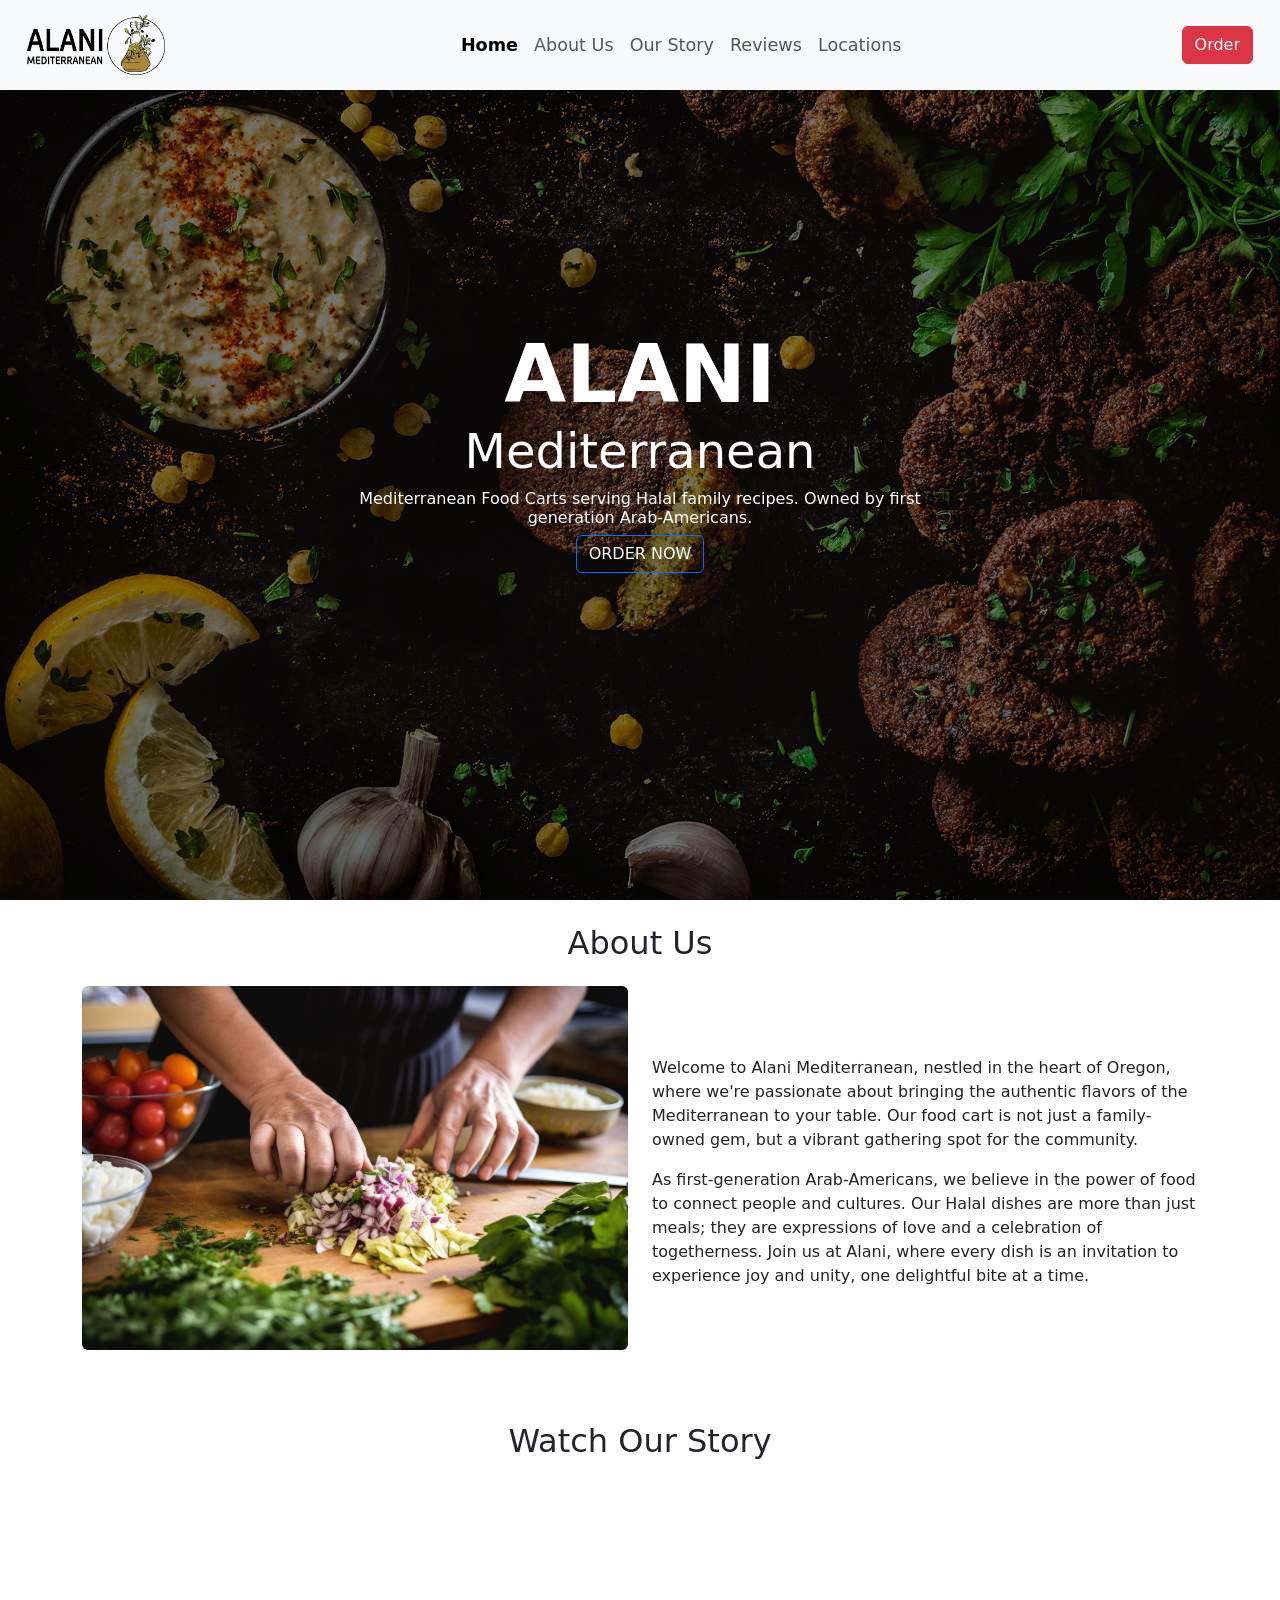
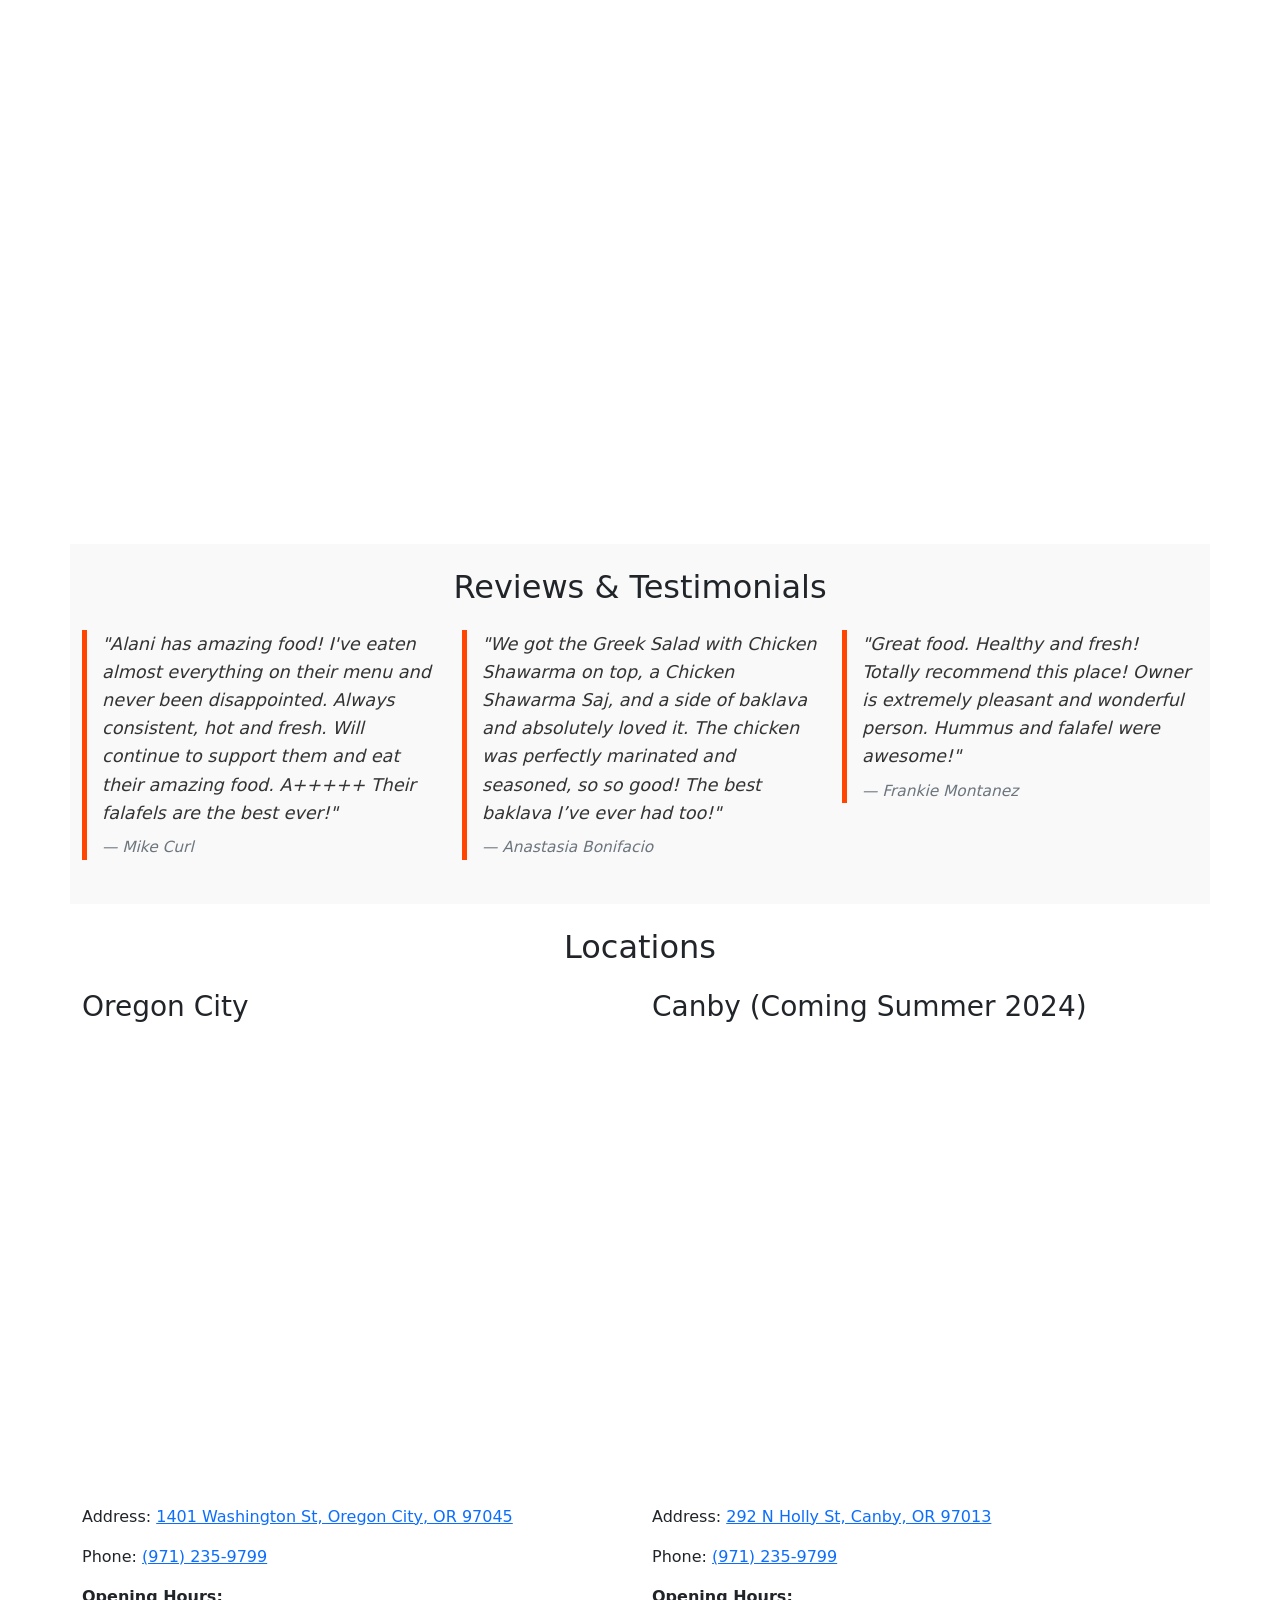
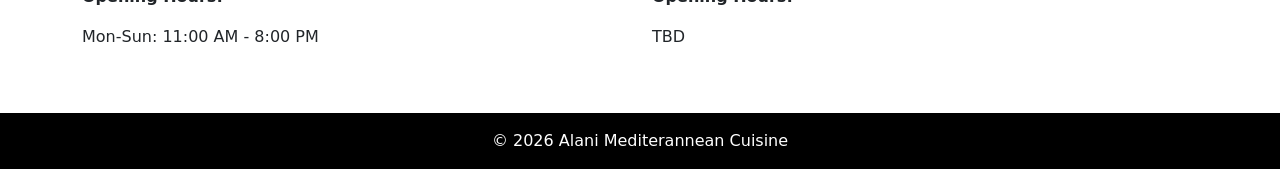
==== index.html @ 6d960b31 "Updated title" ====
<!DOCTYPE html>
<html lang="en">
<head>
    <meta charset="UTF-8">
    <meta name="viewport" content="width=device-width, initial-scale=1.0">
    <meta name="description"
    content="Mediterranean Food Carts serving Halal family recipes. Owned by first-gen Arab-Americans. Located at Oregon City Brewing Company, Canby coming Summer 2024.">

    <title>Alani Mediterranean | Food Carts in Oregon City and Canby</title>

    <!-- Bootstrap CSS, JS, and custom CSS -->
    <link href="bootstrap.min.css" rel="stylesheet">
    <link rel="stylesheet" href="styles.css">
    <script src="bootstrap.bundle.min.js" defer></script>

    <!-- Favicons -->
    <link rel="apple-touch-icon" sizes="180x180" href="assets/apple-touch-icon.png">
    <link rel="icon" type="image/png" sizes="32x32" href="assets/favicon-32x32.png">
    <link rel="icon" type="image/png" sizes="16x16" href="assets/favicon-16x16.png">
    <link rel="manifest" href="assets/site.webmanifest">
</head>
<body>
    <header>
        <!-- Navigation Bar -->
        <nav class="navbar navbar-expand-lg navbar-togglable fixed-top navbar-light bg-light">
            <div class="container-fluid">
                <!-- Logo -->
                <a class="navbar-brand" href="#">
                    <img src="assets/img/horizontal-logo-new-3.png" alt="Alani Mediterranean Logo" height="40">
                </a>
                
                <!-- New Flex Container for Mobile Order Button and Toggler -->
                <div class="d-flex align-items-center">
                    <!-- Order Button for Mobile View -->
                    <a class="btn btn-danger order-button-mobile me-2" href="https://order.online/business/alani-food-cart-799109" role="button">Order</a>
            
                    <!-- Toggler Button -->
                    <button class="navbar-toggler" type="button" data-bs-toggle="collapse" 
                            data-bs-target="#navbarNav" aria-controls="navbarNav" 
                            aria-expanded="false" aria-label="Toggle navigation">
                        <span class="navbar-toggler-icon"></span>
                    </button>
                </div>
        
                <!-- Navbar links -->
                <div class="collapse navbar-collapse justify-content-center" id="navbarNav">
                    <ul class="navbar-nav">
                        <li class="nav-item">
                            <a class="nav-link" href="#home">Home</a>
                        </li>
                        <li class="nav-item">
                            <a class="nav-link" href="#about-us">About Us</a>
                        </li>
                        <li class="nav-item">
                            <a class="nav-link" href="#our-story">Our Story</a>
                        </li>
                        <li class="nav-item">
                            <a class="nav-link" href="#reviews">Reviews</a>
                        </li>
                        <li class="nav-item">
                            <a class="nav-link" href="#locations">Locations</a>
                        </li>
                    </ul>
                </div>
        
                <!-- Order Button for Desktop View -->
                <a class="btn btn-danger order-button-desktop" href="https://order.online/business/alani-food-cart-799109" role="button">Order</a>
            </div>
        </nav>
    </header>

    <main>
        <!-- Home Section -->
        <section id="home">
            <!-- Overlay element over main image -->
            <div class="overlay"></div>
            <img src="assets/img/main.jpg" alt="Main Image" class="img-fluid w-100">
            
            <div class="header-text">
                <!-- Preheading -->
                <!-- <h6 class="text-xs">
                  <span class="text-primary">Café</span> / Restaurant
                </h6> -->
      
                <!-- Heading -->
                <h1 class="display-1 fw-bold mb-0">
                  ALANI
                </h1>
      
                <!-- Subheading -->
                <h2 class="display-5 mb-7">
                    Mediterranean
                </h2>

                <!-- Subheading -->
                <h3 class="text-white-75 mb-7 fs-6">
                    Mediterranean Food Carts serving Halal family recipes. Owned by first generation Arab-Americans.
                </h3>
      
                <!-- Button -->
                <a class="btn btn-outline-primary text-white text-primary-hover mb-7 mb-md-0" href="https://order.online/business/alani-food-cart-799109">
                  ORDER NOW
                </a>
            </div>
        </div>
        </section>
        
        <!-- About Us Section -->
        <section id="about-us" class="container py-4">
            <h2 class="text-center mb-4">About Us</h2>
            <div class="row align-items-center">
                <!-- Image Column -->
                <div class="col-lg-6 mb-4">
                    <img src="assets/img/about-us.jpg" alt="About Us" class="img-fluid rounded">
                </div>
                
                <!-- Text Column -->
                <div class="col-lg-6">
                    <p>Welcome to Alani Mediterranean, nestled in the heart of Oregon, where we're passionate about bringing the authentic flavors of the Mediterranean to your table. Our food cart is not just a family-owned gem, but a vibrant gathering spot for the community.</p>
                    <p>As first-generation Arab-Americans, we believe in the power of food to connect people and cultures. Our Halal dishes are more than just meals; they are expressions of love and a celebration of togetherness. Join us at Alani, where every dish is an invitation to experience joy and unity, one delightful bite at a time.</p>
                </div>
            </div>
        </section>

        <!-- Our Story Section -->
        <section id="our-story" class="container py-4">
            <h2 class="text-center mb-4">Watch Our Story</h2>
            <div class="row">
                <div class="col-12"> <!-- Updated class to take full width -->
                    <!-- Embed YouTube Video -->
                    <iframe width="100%" height="auto" src="https://www.youtube.com/embed/lEvMk_0CDlM?si=6AauVFbX7jT-zfp7" title="YouTube video player" frameborder="0" allow="accelerometer; autoplay; clipboard-write; encrypted-media; gyroscope; picture-in-picture" allowfullscreen style="aspect-ratio: 16 / 9;"></iframe>
                </div>
            </div>
        </section>

        <!-- Reviews/Testimonials Section -->
        <section id="reviews" class="container py-4">
            <h2 class="text-center mb-4">Reviews & Testimonials</h2>
            <div class="row">
                <!-- First Review -->
                <div class="col-lg-4">
                    <blockquote class="blockquote">
                        "Alani has amazing food! I've eaten almost everything on their menu and never been disappointed. Always consistent, hot and fresh.  Will continue to support them and eat their amazing food. A+++++
                        Their falafels are the best ever!"
                        <footer class="blockquote-footer mt-2">Mike Curl</footer>
                    </blockquote>
                </div>

                <!-- Second Review -->
                <div class="col-lg-4">
                    <blockquote class="blockquote">
                        "We got the Greek Salad with Chicken Shawarma on top, a Chicken Shawarma Saj, and a side of baklava and absolutely loved it. The chicken was perfectly marinated and seasoned, so so good! The best baklava I’ve ever had too!"
                        <footer class="blockquote-footer mt-2">Anastasia Bonifacio</footer>
                    </blockquote>
                </div>

                <!-- Third Review -->
                <div class="col-lg-4">
                    <blockquote class="blockquote">
                        "Great food. Healthy and fresh! Totally recommend this place! Owner is extremely pleasant and wonderful person. Hummus and falafel were awesome!"
                        <footer class="blockquote-footer mt-2">Frankie Montanez</footer>
                    </blockquote>
                </div>
            </div>
        </section>




        <!-- Locations Section -->
        <section id="locations" class="container py-4">
            <h2 class="text-center mb-4">Locations</h2>
            
            <div class="row">
                <!-- Google Maps Embed Oregon City -->
                <div class="col-12 col-lg-6 mb-4">
                    <h3>Oregon City</h3>
                    <iframe class="responsive-map" src="https://www.google.com/maps/embed?pb=!1m18!1m12!1m3!1d2803.355396086081!2d-122.60274972373156!3d45.36182297107244!2m3!1f0!2f0!3f0!3m2!1i1024!2i768!4f13.1!3m3!1m2!1s0x54950ba92ebb0003%3A0xd765152a50509a02!2sAlani%20Food%20Cart!5e0!3m2!1sen!2sus!4v1704487600923!5m2!1sen!2sus" 
                        style="border:0;" allowfullscreen="" loading="lazy" referrerpolicy="no-referrer-when-downgrade"></iframe>
                    <p class="mt-3">
                        Address: <a href="https://maps.app.goo.gl/pPR1YCFwHn9PLgpj9" target="_blank">1401 Washington St, Oregon City, OR 97045</a>
                    </p>
                    <p>
                        Phone: <a href="tel:+19712359799">(971) 235-9799</a>
                    </p>
                    <p class="fw-bold">Opening Hours:</p>
                    <p>Mon-Sun: 11:00 AM - 8:00 PM</p>
                </div>
                
                <!-- Google Maps Embed Canby -->
                <div class="col-12 col-lg-6 mb-4">
                    <h3>Canby (Coming Summer 2024)</h3>
                    <iframe class="responsive-map" src="https://www.google.com/maps/embed?pb=!1m18!1m12!1m3!1d2808.206147183692!2d-122.69715352379727!3d45.26384347107141!2m3!1f0!2f0!3f0!3m2!1i1024!2i768!4f13.1!3m3!1m2!1s0x5495657920e84e49%3A0xe412ad56b3e307ba!2s292%20N%20Holly%20St%2C%20Canby%2C%20OR%2097013!5e0!3m2!1sen!2sus!4v1704501948810!5m2!1sen!2sus"
                        style="border:0;" allowfullscreen="" loading="lazy" referrerpolicy="no-referrer-when-downgrade"></iframe>
                    <p class="mt-3">
                        Address: <a href="https://maps.app.goo.gl/ohN7gmHvCwRySmxt9" target="_blank">292 N Holly St, Canby, OR 97013</a>
                    </p>
                    <p>
                        Phone: <a href="tel:+19712359799">(971) 235-9799</a>
                    </p>
                    <p class="fw-bold">Opening Hours:</p>
                    <p>TBD</p>
                </div>
            </div>
        </section>
    </main>

    <!-- Footer -->
    <footer class="bg-light text-center text-lg-start">
        <!-- Copyright -->
        <div class="text-center p-3 footer-background">
            &#169; <span id="current-year"></span> Alani Mediterannean Cuisine
        </div>
    </footer>

    <script src="main.js"></script>
    
</body>
</html>
---- styles.css ----
/* Desktop view */
.order-button-desktop {
    display: none; /* Hidden by default, will be shown in larger screens */
}

/* Mobile view */
.order-button-mobile {
    display: inline-block; /* Shown by default, will be hidden in larger screens */
}

/* Custom Navbar Styling */
.navbar {
    padding: 10px 15px; /* Increase top and bottom padding */
    font-size: 1.1rem; /* Increase font size if needed */
}

/* Adjust the size of the navbar brand/logo */
.navbar-brand img {
    height: 60px; /* Adjust the height of your logo */
}

/* Adjust the navbar link padding for larger navbar */
.navbar-nav .nav-item .nav-link {
    padding-top: 10px;
    padding-bottom: 10px;
}

.maps-container {
    display: flex;
    justify-content: space-around; /* Adjusts spacing between iframes */
    flex-wrap: wrap; /* Allows items to wrap onto the next line */
}

.responsive-map {
    width: 100%; /* Full width for all views */
    height: 450px; /* Adjust height as needed */
    border: 0;
}

#home {
    position: relative;
    height: 100vh; /* 100% of the viewport height */
    width: 100%; /* 100% of the viewport width */
    overflow: hidden; /* Prevents scrollbars if image is larger than viewport */
}

#home img {
    max-width: 100%; 
    height: 100%;
    object-fit: cover; /* Ensures the image covers the div without being stretched */
    object-position: center; /* Can adjust to different parts of image */
}

#home .text-button-container {
    position: absolute;
    top: 50%;
    left: 50%;
    transform: translate(-50%, -50%); /* Center the container */
    z-index: 10; /* Ensure it's above the image */
}

.overlay {
    position: absolute;
    top: 0;
    left: 0;
    right: 0;
    bottom: 0;
    background-color: rgba(0, 0, 0, 0.5); /* Black color with 50% opacity */
    z-index: 1; /* Ensures the overlay is above the image, but below the text */
}

.header-text {
    position: absolute;
    top: 50%;
    left: 50%;
    transform: translate(-50%, -50%);
    text-align: center;
    color: white;
    z-index: 2; /* Makes text above certain elements */
}

section {
    scroll-margin-top: 80px; /* Navbar's height */
}

.footer-background {
    background-color: #000; /* Black background */
    color: #fff; /* White text */
}

#about, #reviews {
    background-color: #f9f9f9;
}

#about p, #reviews blockquote {
    font-size: 1.1rem;
    line-height: 1.6;
    color: #333;
    margin-bottom: 20px;
}

#reviews blockquote {
    font-style: italic;
    border-left: 5px solid #ff4500;
    padding-left: 15px;
}

#about img {
    max-width: 100%;
    height: auto;
    border-radius: 10px; /* Adds a slight roundness to the corners of the image */
    box-shadow: 0 4px 8px rgba(0,0,0,0.1); /* Adds a subtle shadow to the image */
}

.nav-link.active {
    font-weight: bold;
}


/* Red line for testing */
/* * {
    border: 1px solid red;
} */
    
/* Large devices (desktops, 1024px and up) */
@media (min-width: 992px) {
    .order-button-desktop {
        display: inline-block; /* Show for desktops and larger screens */
    }
    .order-button-mobile {
        display: none; /* Hide for desktops and larger screens */
    }
}

/* Styles for screens less than 768px wide */
@media (max-width: 767px) {
    .responsive-map {
        height: 250px; /* Reduced height for smaller screens */
    }
}
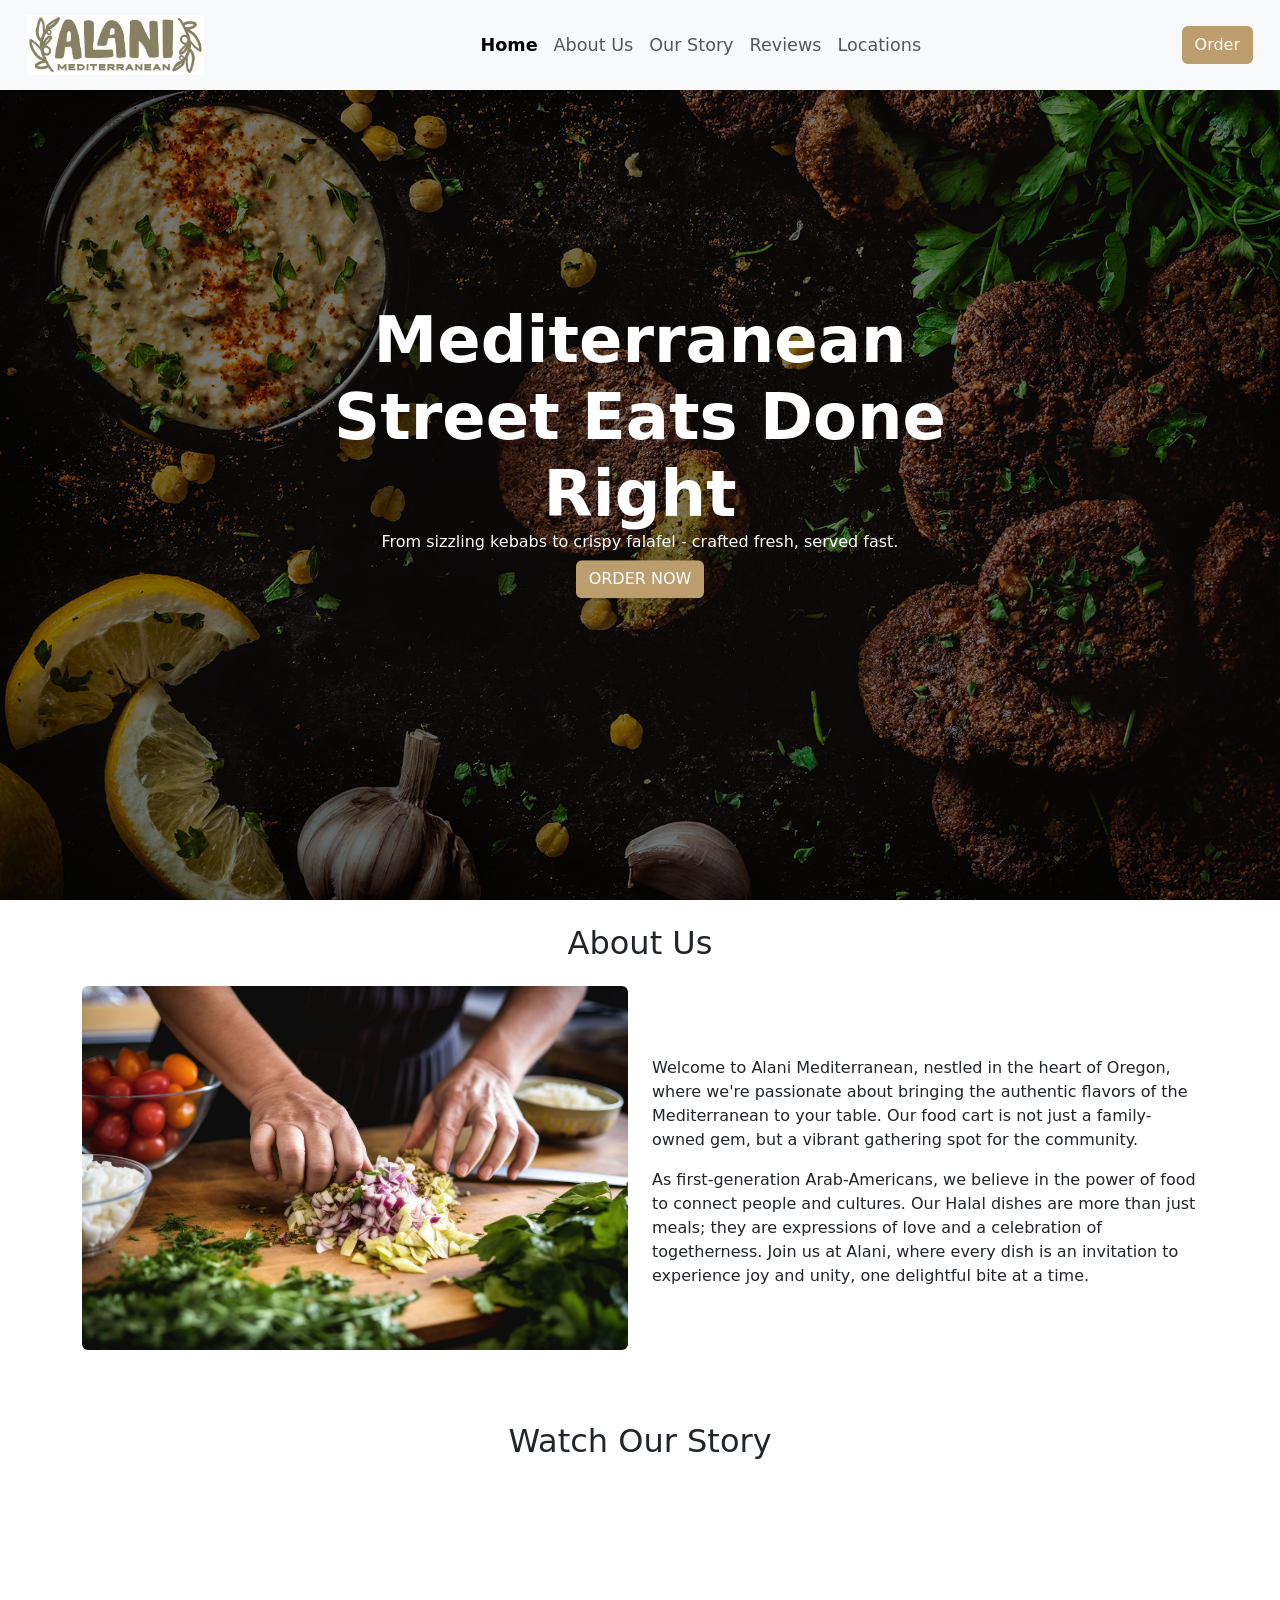
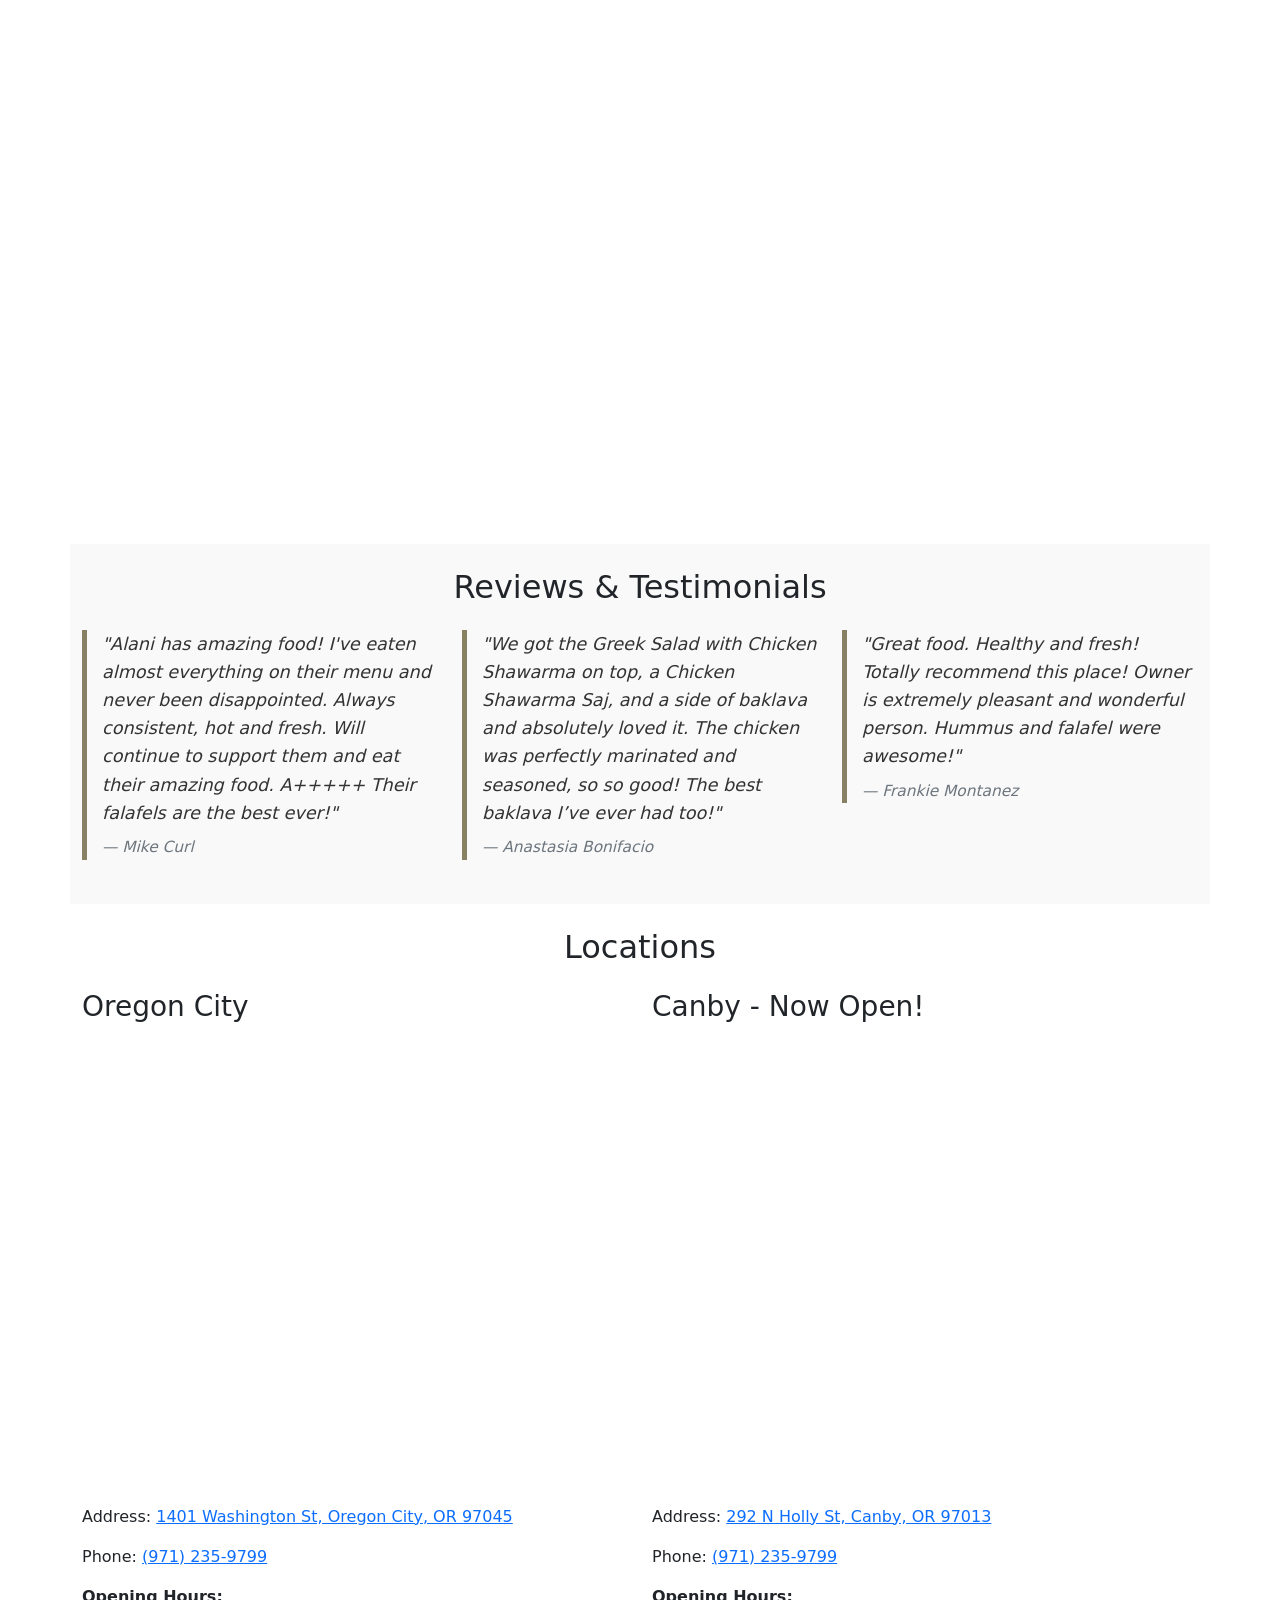
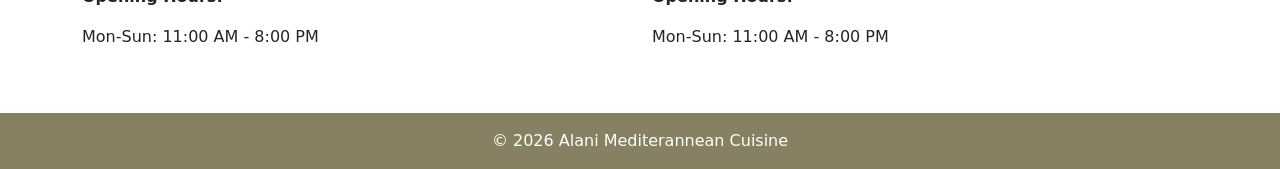
==== commit 3e30ceb1: "Update new branding and Canby info" ====
--- a/index.html
+++ b/index.html
@@ -4,7 +4,7 @@
     <meta charset="UTF-8">
     <meta name="viewport" content="width=device-width, initial-scale=1.0">
     <meta name="description"
-    content="Mediterranean Food Carts serving Halal family recipes. Owned by first-gen Arab-Americans. Located at Oregon City Brewing Company, Canby coming Summer 2024.">
+    content="Mediterranean Food Carts serving Halal family recipes. Owned by first-gen Arab-Americans. Located at Oregon City Brewing Company and Canby Beer Library.">
 
     <title>Alani Mediterranean | Food Carts in Oregon City and Canby</title>
 
@@ -26,13 +26,13 @@
             <div class="container-fluid">
                 <!-- Logo -->
                 <a class="navbar-brand" href="#">
-                    <img src="assets/img/horizontal-logo-new-3.png" alt="Alani Mediterranean Logo" height="40">
+                    <img src="assets/img/horizontal-logo-brand-new.jpg" alt="Alani Mediterranean Logo" height="40">
                 </a>
                 
                 <!-- New Flex Container for Mobile Order Button and Toggler -->
                 <div class="d-flex align-items-center">
                     <!-- Order Button for Mobile View -->
-                    <a class="btn btn-danger order-button-mobile me-2" href="https://order.online/business/alani-food-cart-799109" role="button">Order</a>
+                    <a class="btn order-btn order-button-mobile me-2" href="https://order.online/business/alani-mediterranean-799109" role="button">Order</a>
             
                     <!-- Toggler Button -->
                     <button class="navbar-toggler" type="button" data-bs-toggle="collapse" 
@@ -64,7 +64,7 @@
                 </div>
         
                 <!-- Order Button for Desktop View -->
-                <a class="btn btn-danger order-button-desktop" href="https://order.online/business/alani-food-cart-799109" role="button">Order</a>
+                <a class="btn order-btn order-button-desktop" href="https://order.online/business/alani-mediterranean-799109" role="button">Order</a>
             </div>
         </nav>
     </header>
@@ -83,22 +83,17 @@
                 </h6> -->
       
                 <!-- Heading -->
-                <h1 class="display-1 fw-bold mb-0">
-                  ALANI
+                <h1 class="display-3 fw-bold mb-0">
+                  Mediterranean Street Eats Done Right
                 </h1>
       
                 <!-- Subheading -->
-                <h2 class="display-5 mb-7">
-                    Mediterranean
+                <h2 class="text-white-75 mb-7 fs-6">
+                    From sizzling kebabs to crispy falafel - crafted fresh, served fast.
                 </h2>
-
-                <!-- Subheading -->
-                <h3 class="text-white-75 mb-7 fs-6">
-                    Mediterranean Food Carts serving Halal family recipes. Owned by first generation Arab-Americans.
-                </h3>
       
                 <!-- Button -->
-                <a class="btn btn-outline-primary text-white text-primary-hover mb-7 mb-md-0" href="https://order.online/business/alani-food-cart-799109">
+                <a class="btn order-btn mb-7 mb-md-0" href="https://order.online/business/alani-mediterranean-799109">
                   ORDER NOW
                 </a>
             </div>
@@ -189,7 +184,7 @@
                 
                 <!-- Google Maps Embed Canby -->
                 <div class="col-12 col-lg-6 mb-4">
-                    <h3>Canby (Coming Summer 2024)</h3>
+                    <h3>Canby - Now Open!</h3>
                     <iframe class="responsive-map" src="https://www.google.com/maps/embed?pb=!1m18!1m12!1m3!1d2808.206147183692!2d-122.69715352379727!3d45.26384347107141!2m3!1f0!2f0!3f0!3m2!1i1024!2i768!4f13.1!3m3!1m2!1s0x5495657920e84e49%3A0xe412ad56b3e307ba!2s292%20N%20Holly%20St%2C%20Canby%2C%20OR%2097013!5e0!3m2!1sen!2sus!4v1704501948810!5m2!1sen!2sus"
                         style="border:0;" allowfullscreen="" loading="lazy" referrerpolicy="no-referrer-when-downgrade"></iframe>
                     <p class="mt-3">
@@ -199,7 +194,7 @@
                         Phone: <a href="tel:+19712359799">(971) 235-9799</a>
                     </p>
                     <p class="fw-bold">Opening Hours:</p>
-                    <p>TBD</p>
+                    <p>Mon-Sun: 11:00 AM - 8:00 PM</p>
                 </div>
             </div>
         </section>
@@ -216,4 +211,4 @@
     <script src="main.js"></script>
     
 </body>
-</html>+</html>
--- a/styles.css
+++ b/styles.css
@@ -84,7 +84,7 @@
 }
 
 .footer-background {
-    background-color: #000; /* Black background */
+    background-color: #878063; /* Black background */
     color: #fff; /* White text */
 }
 
@@ -101,7 +101,7 @@
 
 #reviews blockquote {
     font-style: italic;
-    border-left: 5px solid #ff4500;
+    border-left: 5px solid #878063;
     padding-left: 15px;
 }
 
@@ -115,6 +115,19 @@
 .nav-link.active {
     font-weight: bold;
 }
+
+.order-btn {
+    background-color: #bc9d6e;
+    /* background-color: #878063; */
+    color: white;
+    /* border: 2px solid #yourBorderColor; */
+}
+  
+.order-btn:hover {
+    background-color: #b79664;
+    color: white;
+}
+  
 
 
 /* Red line for testing */
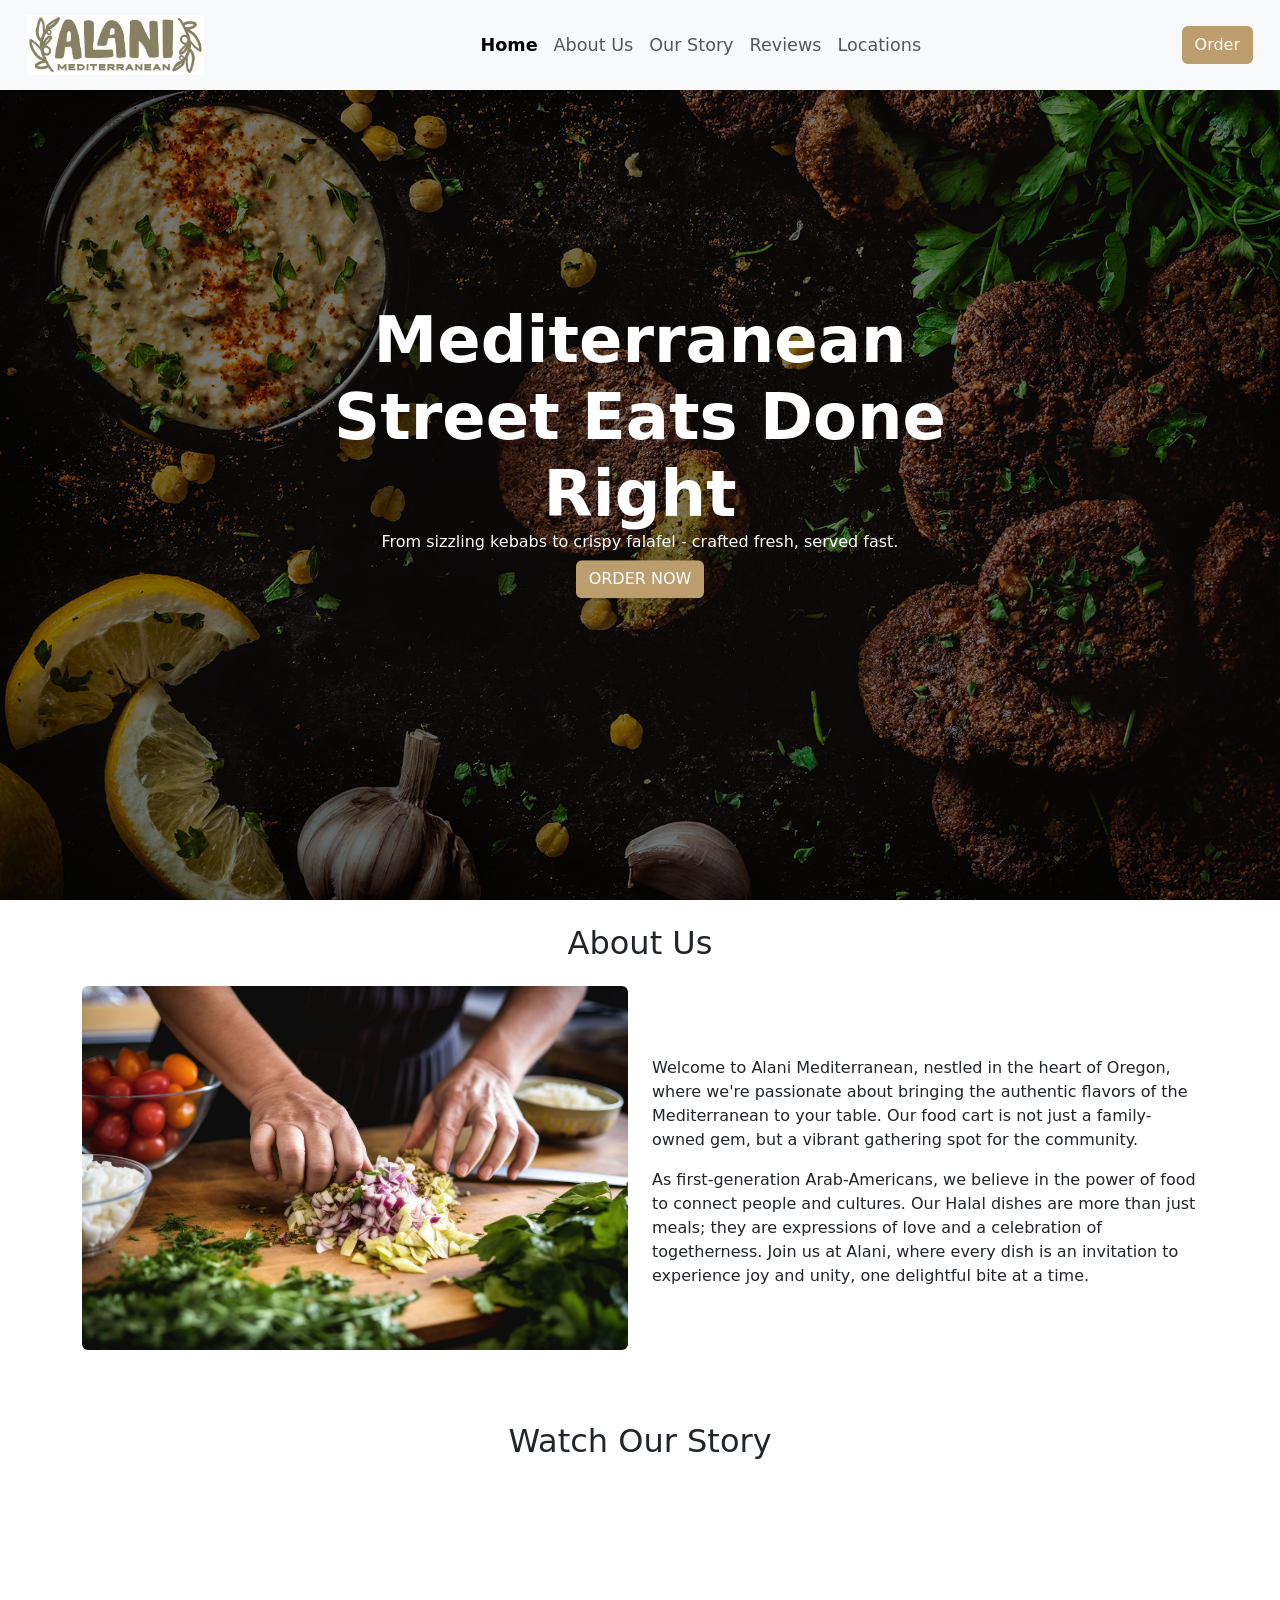
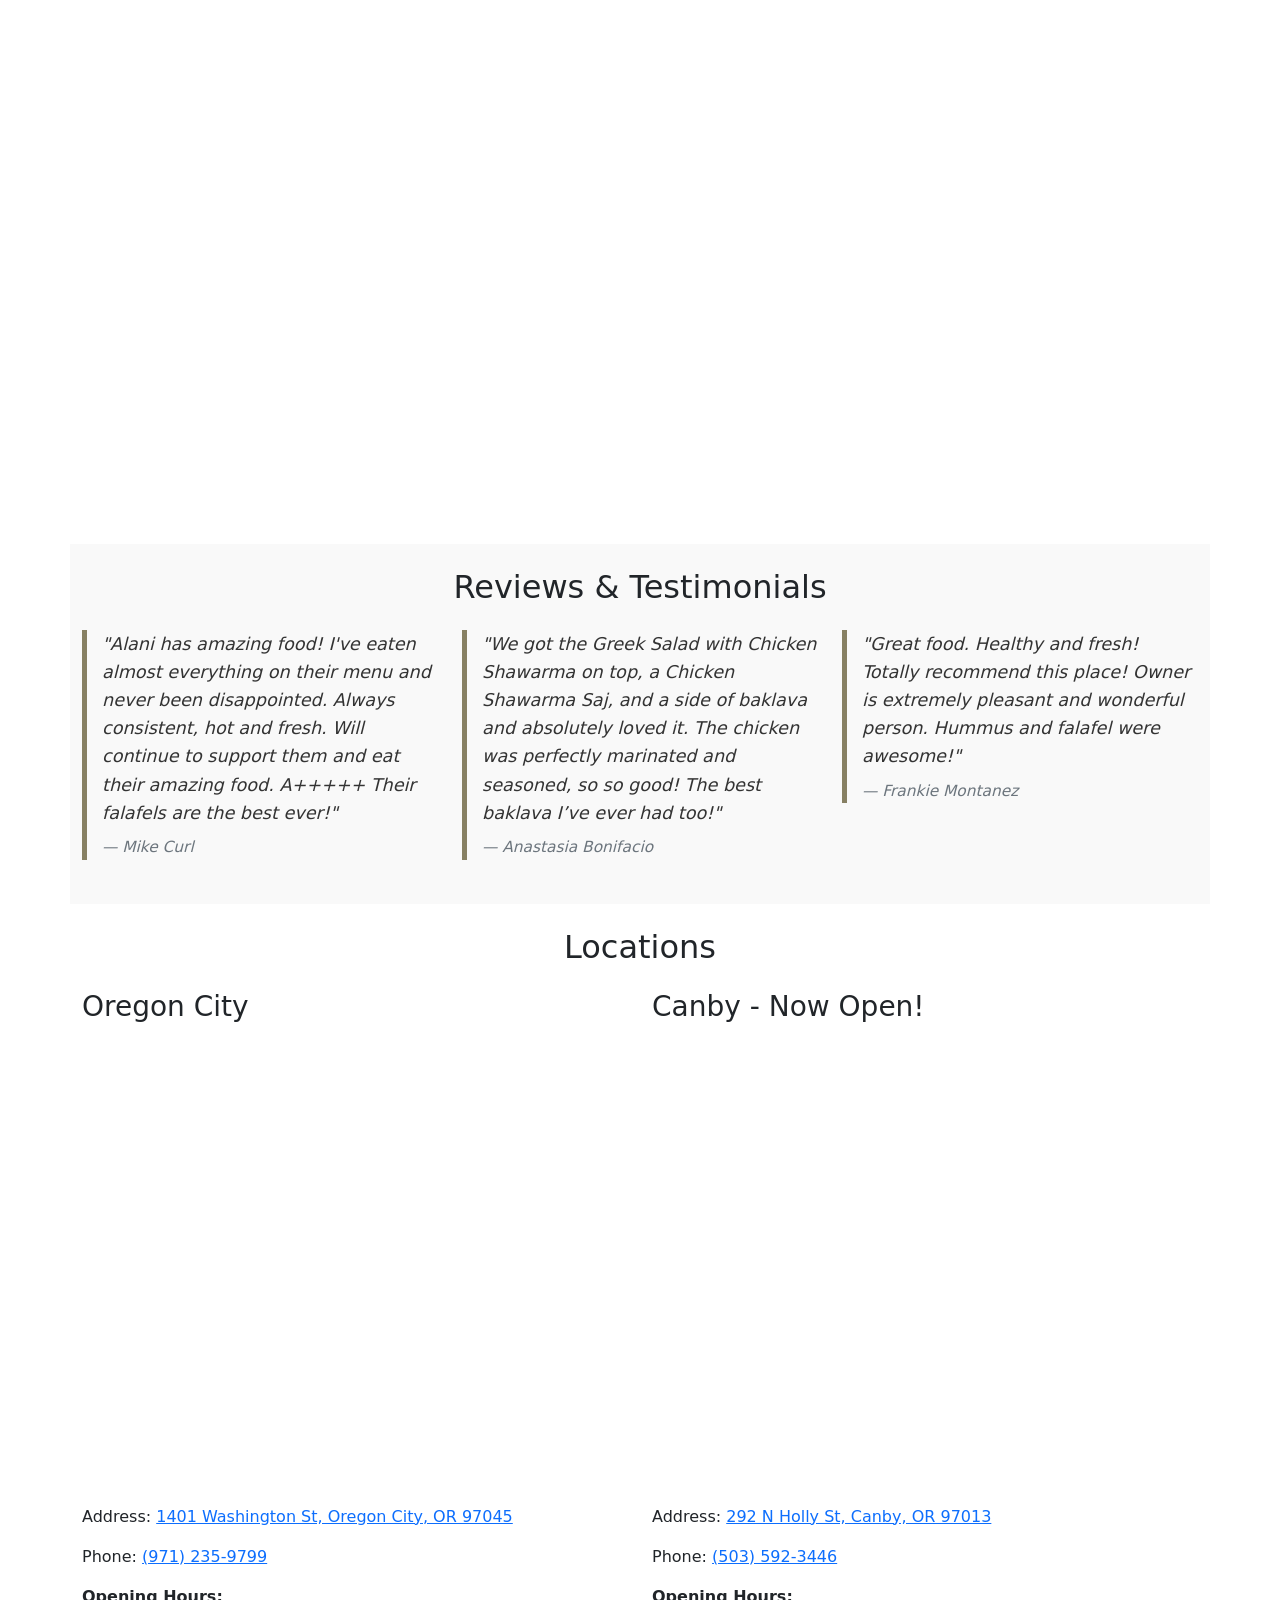
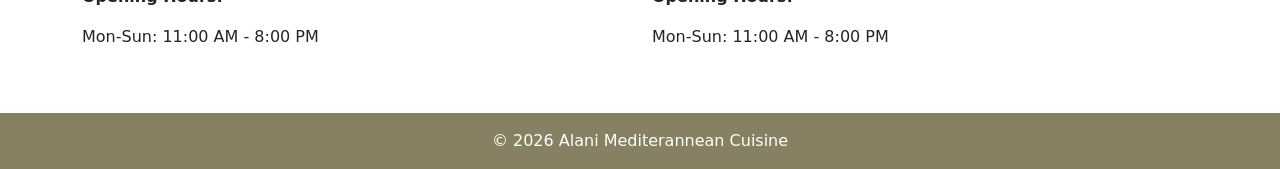
==== commit 5acfed66: "Update CBY phone number" ====
--- a/index.html
+++ b/index.html
@@ -170,7 +170,7 @@
                 <!-- Google Maps Embed Oregon City -->
                 <div class="col-12 col-lg-6 mb-4">
                     <h3>Oregon City</h3>
-                    <iframe class="responsive-map" src="https://www.google.com/maps/embed?pb=!1m18!1m12!1m3!1d2803.355396086081!2d-122.60274972373156!3d45.36182297107244!2m3!1f0!2f0!3f0!3m2!1i1024!2i768!4f13.1!3m3!1m2!1s0x54950ba92ebb0003%3A0xd765152a50509a02!2sAlani%20Food%20Cart!5e0!3m2!1sen!2sus!4v1704487600923!5m2!1sen!2sus" 
+                    <iframe class="responsive-map" src="https://www.google.com/maps/embed?pb=!1m18!1m12!1m3!1d2803.355396086081!2d-122.60274972373156!3d45.36182297107244!2m3!1f0!2f0!3f0!3m2!1i1024!2i768!4f13.1!3m3!1m2!1s0x54950ba92ebb0003%3A0xd765152a50509a02!2sAlani%20Food%20Cart!5e0!3m2!1sen!2sus!4v1704487600923!5m2!1sen!2sus&zoom=9" 
                         style="border:0;" allowfullscreen="" loading="lazy" referrerpolicy="no-referrer-when-downgrade"></iframe>
                     <p class="mt-3">
                         Address: <a href="https://maps.app.goo.gl/pPR1YCFwHn9PLgpj9" target="_blank">1401 Washington St, Oregon City, OR 97045</a>
@@ -185,13 +185,13 @@
                 <!-- Google Maps Embed Canby -->
                 <div class="col-12 col-lg-6 mb-4">
                     <h3>Canby - Now Open!</h3>
-                    <iframe class="responsive-map" src="https://www.google.com/maps/embed?pb=!1m18!1m12!1m3!1d2808.206147183692!2d-122.69715352379727!3d45.26384347107141!2m3!1f0!2f0!3f0!3m2!1i1024!2i768!4f13.1!3m3!1m2!1s0x5495657920e84e49%3A0xe412ad56b3e307ba!2s292%20N%20Holly%20St%2C%20Canby%2C%20OR%2097013!5e0!3m2!1sen!2sus!4v1704501948810!5m2!1sen!2sus"
+                    <iframe class="responsive-map" src="https://www.google.com/maps/embed?pb=!1m18!1m12!1m3!1d2808.206180378866!2d-122.69764678472671!3d45.26384279999999!2m3!1f0!2f0!3f0!3m2!1i1024!2i768!4f13.1!3m3!1m2!1s0x549565f7d516ae29%3A0xa307c9ea85058a9c!2sAlani%20Mediterranean!5e0!3m2!1sen!2sus!4v1730239820900!5m2!1sen!2sus"
                         style="border:0;" allowfullscreen="" loading="lazy" referrerpolicy="no-referrer-when-downgrade"></iframe>
                     <p class="mt-3">
-                        Address: <a href="https://maps.app.goo.gl/ohN7gmHvCwRySmxt9" target="_blank">292 N Holly St, Canby, OR 97013</a>
+                        Address: <a href="https://maps.app.goo.gl/qBENzmbaugbENJjv9" target="_blank">292 N Holly St, Canby, OR 97013</a>
                     </p>
                     <p>
-                        Phone: <a href="tel:+19712359799">(971) 235-9799</a>
+                        Phone: <a href="tel:+19712359799">(503) 592-3446</a>
                     </p>
                     <p class="fw-bold">Opening Hours:</p>
                     <p>Mon-Sun: 11:00 AM - 8:00 PM</p>
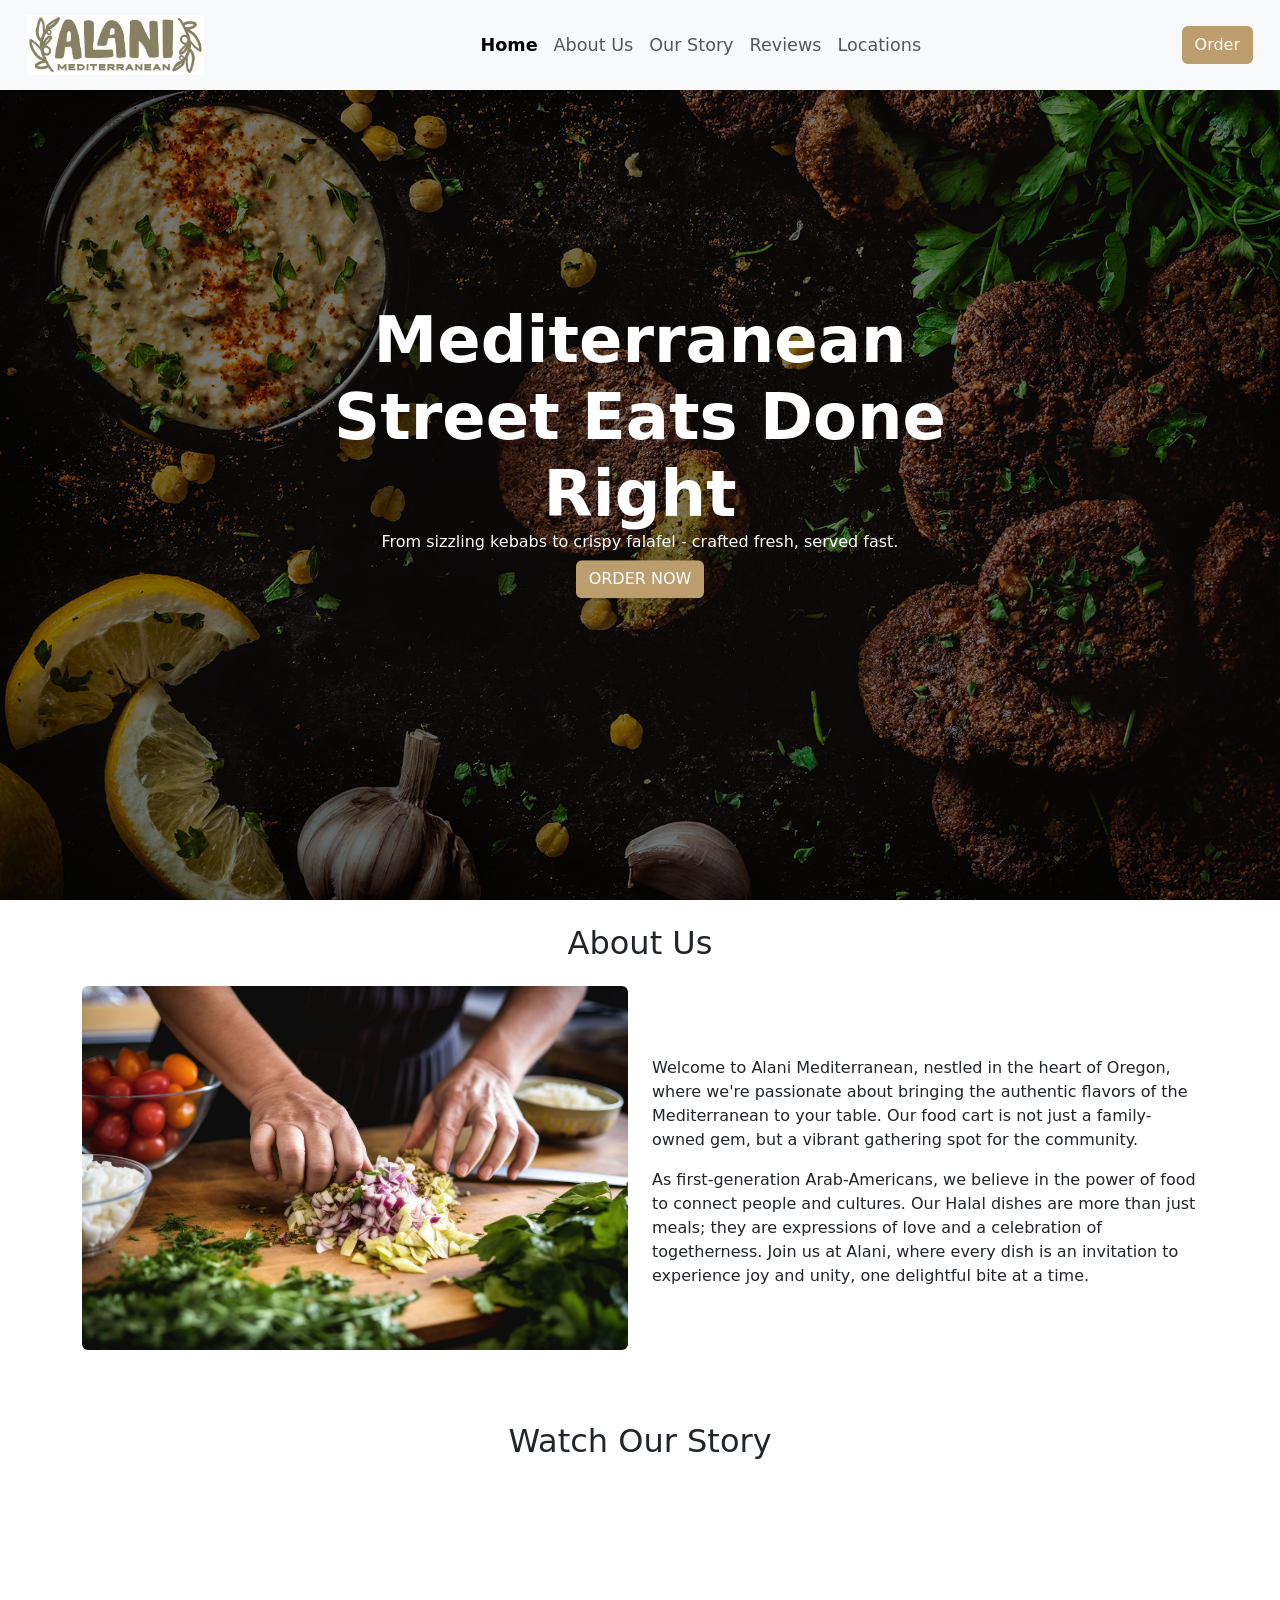
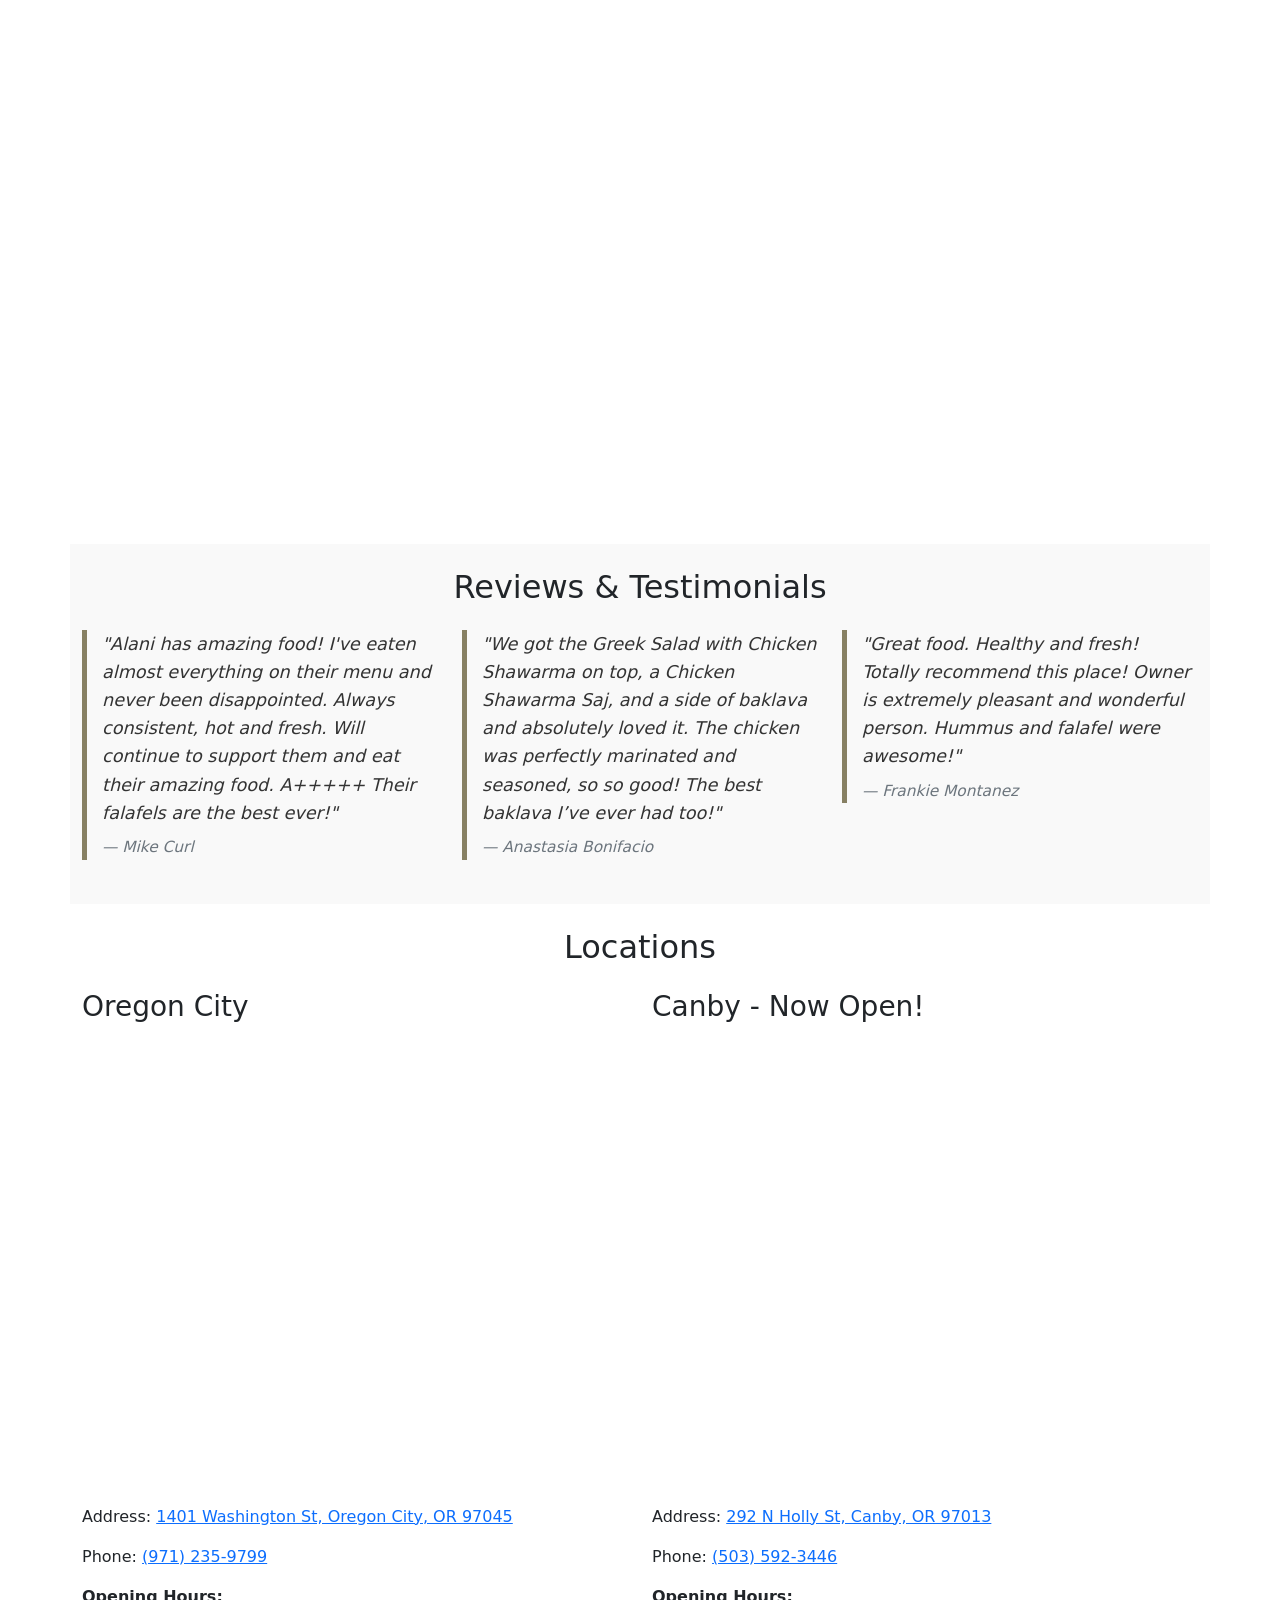
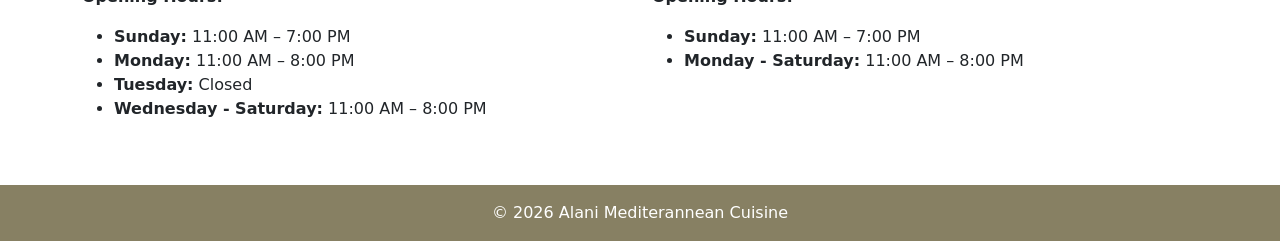
==== commit 4d66ecbf: "Update store hours" ====
--- a/index.html
+++ b/index.html
@@ -179,7 +179,12 @@
                         Phone: <a href="tel:+19712359799">(971) 235-9799</a>
                     </p>
                     <p class="fw-bold">Opening Hours:</p>
-                    <p>Mon-Sun: 11:00 AM - 8:00 PM</p>
+                    <ul>
+                        <li><strong>Sunday:</strong> 11:00 AM – 7:00 PM</li>
+                        <li><strong>Monday:</strong> 11:00 AM – 8:00 PM</li>
+                        <li><strong>Tuesday:</strong> Closed</li>
+                        <li><strong>Wednesday - Saturday:</strong> 11:00 AM – 8:00 PM</li>
+                    </ul>
                 </div>
                 
                 <!-- Google Maps Embed Canby -->
@@ -191,10 +196,14 @@
                         Address: <a href="https://maps.app.goo.gl/qBENzmbaugbENJjv9" target="_blank">292 N Holly St, Canby, OR 97013</a>
                     </p>
                     <p>
-                        Phone: <a href="tel:+19712359799">(503) 592-3446</a>
+                        Phone: <a href="tel:+15035923446">(503) 592-3446</a>
                     </p>
                     <p class="fw-bold">Opening Hours:</p>
-                    <p>Mon-Sun: 11:00 AM - 8:00 PM</p>
+                    <ul>
+                        <li><strong>Sunday:</strong> 11:00 AM – 7:00 PM</li>
+                        <li><strong>Monday - Saturday:</strong> 11:00 AM – 8:00 PM</li>
+                    </ul>
+                </div>
                 </div>
             </div>
         </section>
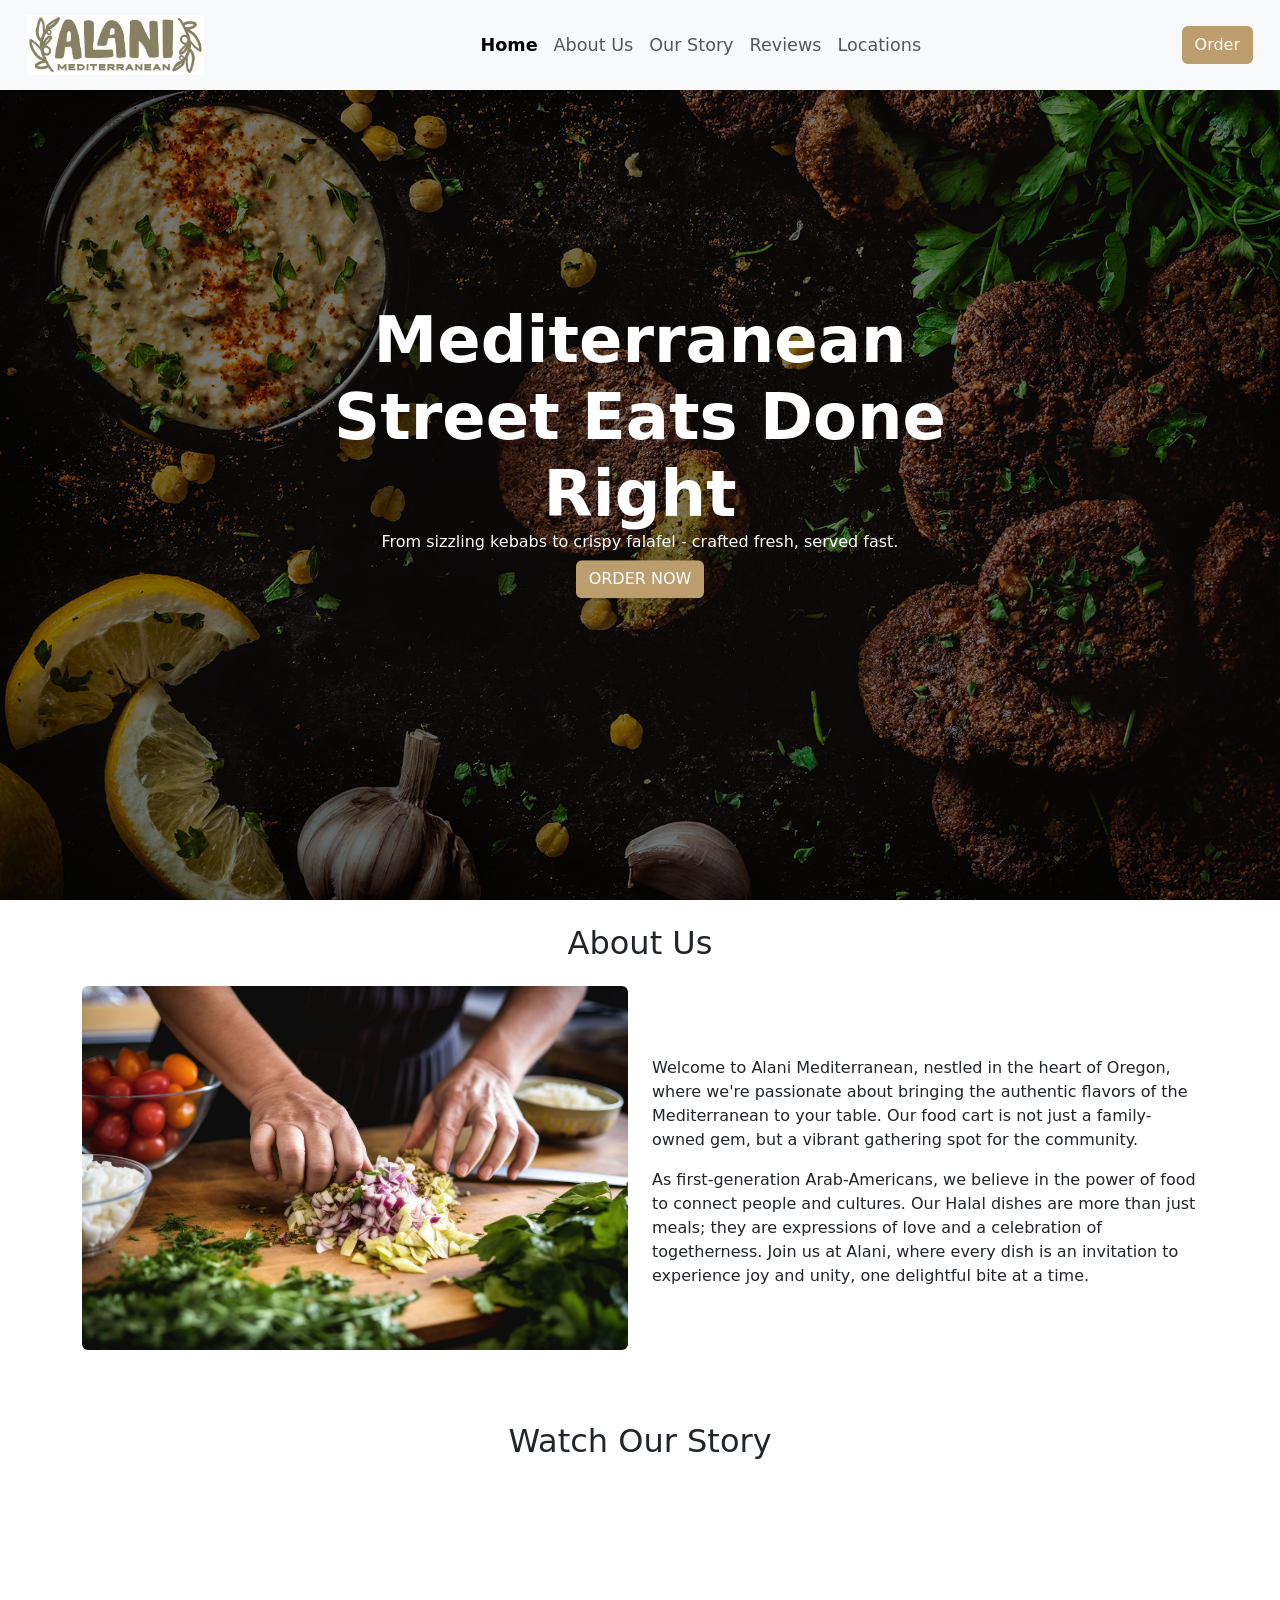
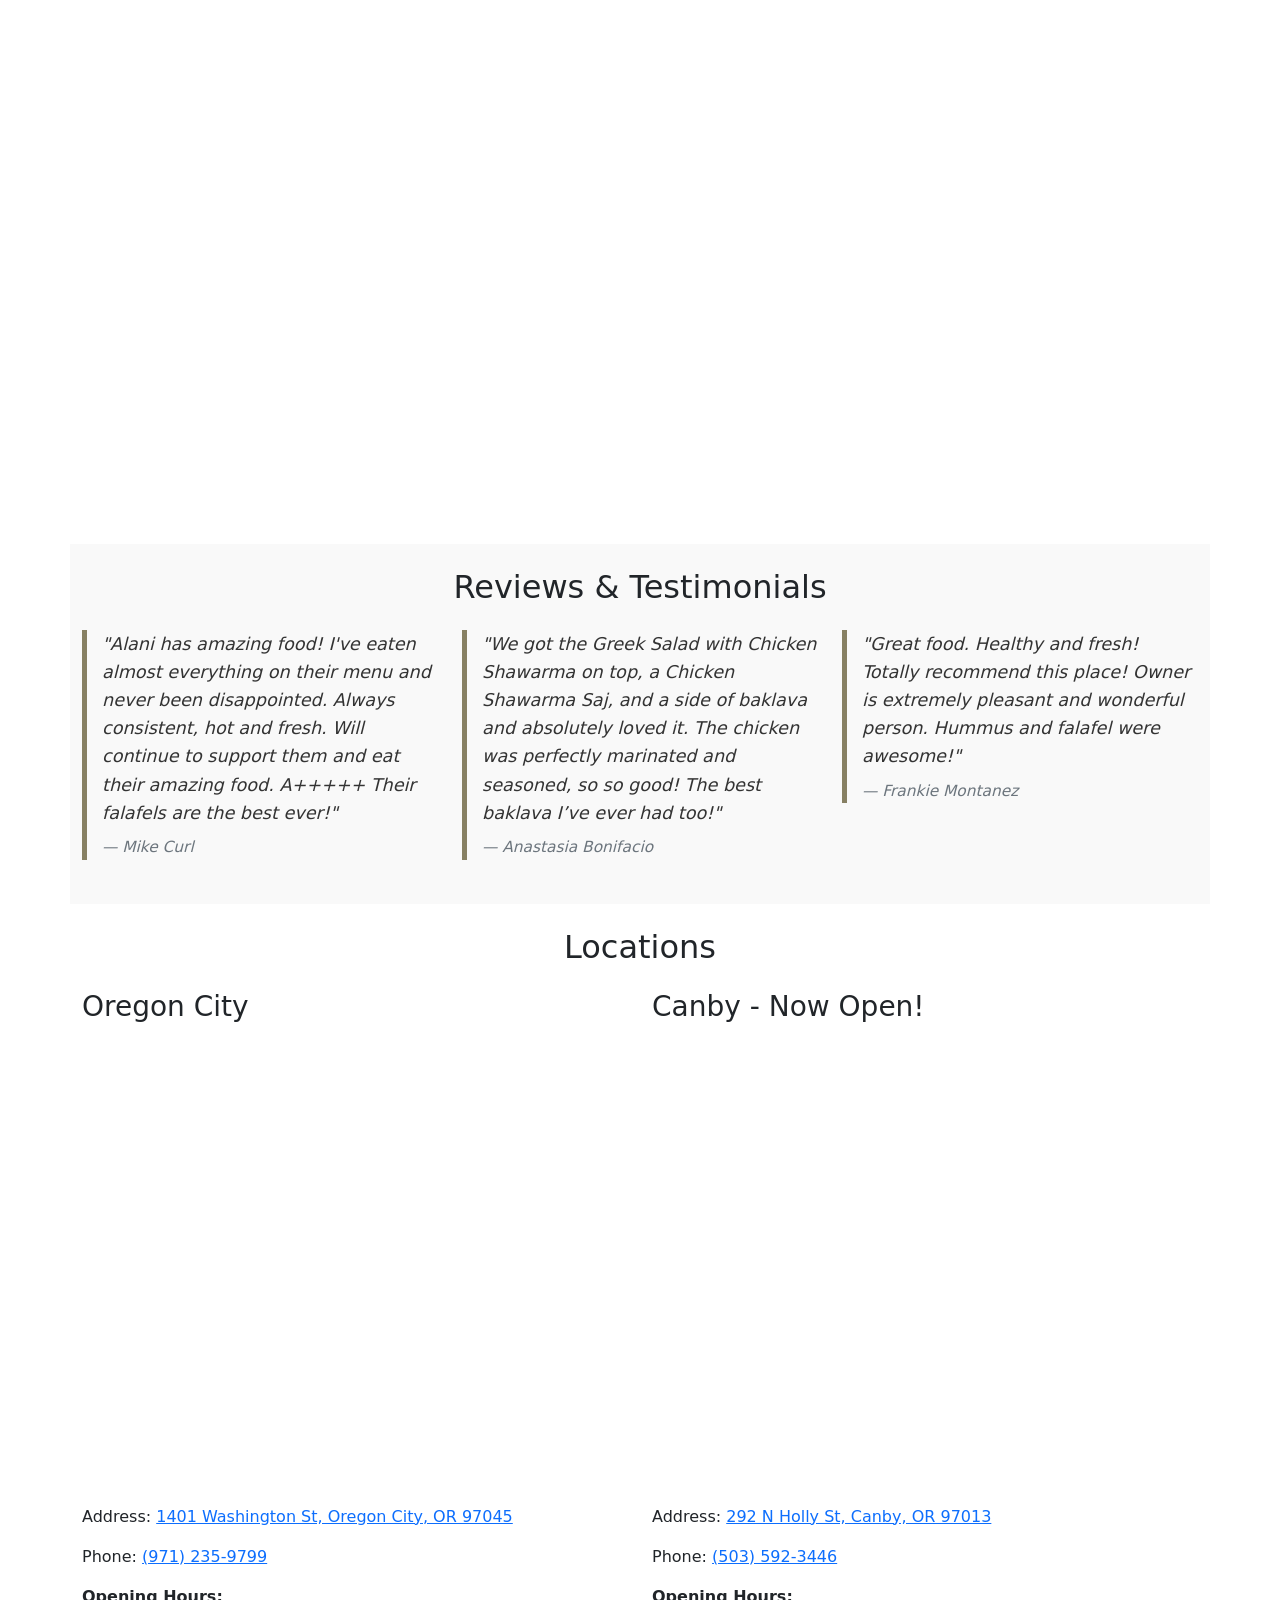
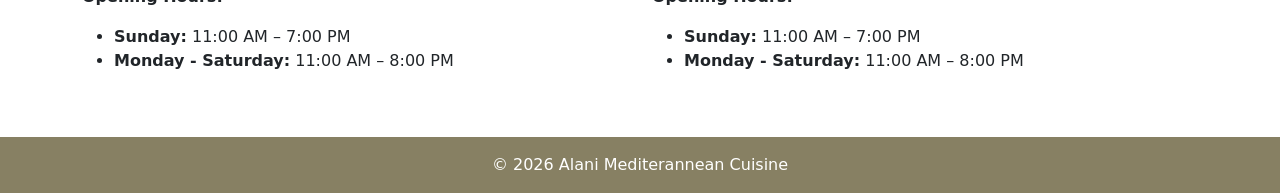
==== commit b5c57e8d: "Update hours again" ====
--- a/index.html
+++ b/index.html
@@ -181,9 +181,7 @@
                     <p class="fw-bold">Opening Hours:</p>
                     <ul>
                         <li><strong>Sunday:</strong> 11:00 AM – 7:00 PM</li>
-                        <li><strong>Monday:</strong> 11:00 AM – 8:00 PM</li>
-                        <li><strong>Tuesday:</strong> Closed</li>
-                        <li><strong>Wednesday - Saturday:</strong> 11:00 AM – 8:00 PM</li>
+                        <li><strong>Monday - Saturday:</strong> 11:00 AM – 8:00 PM</li>
                     </ul>
                 </div>
                 
